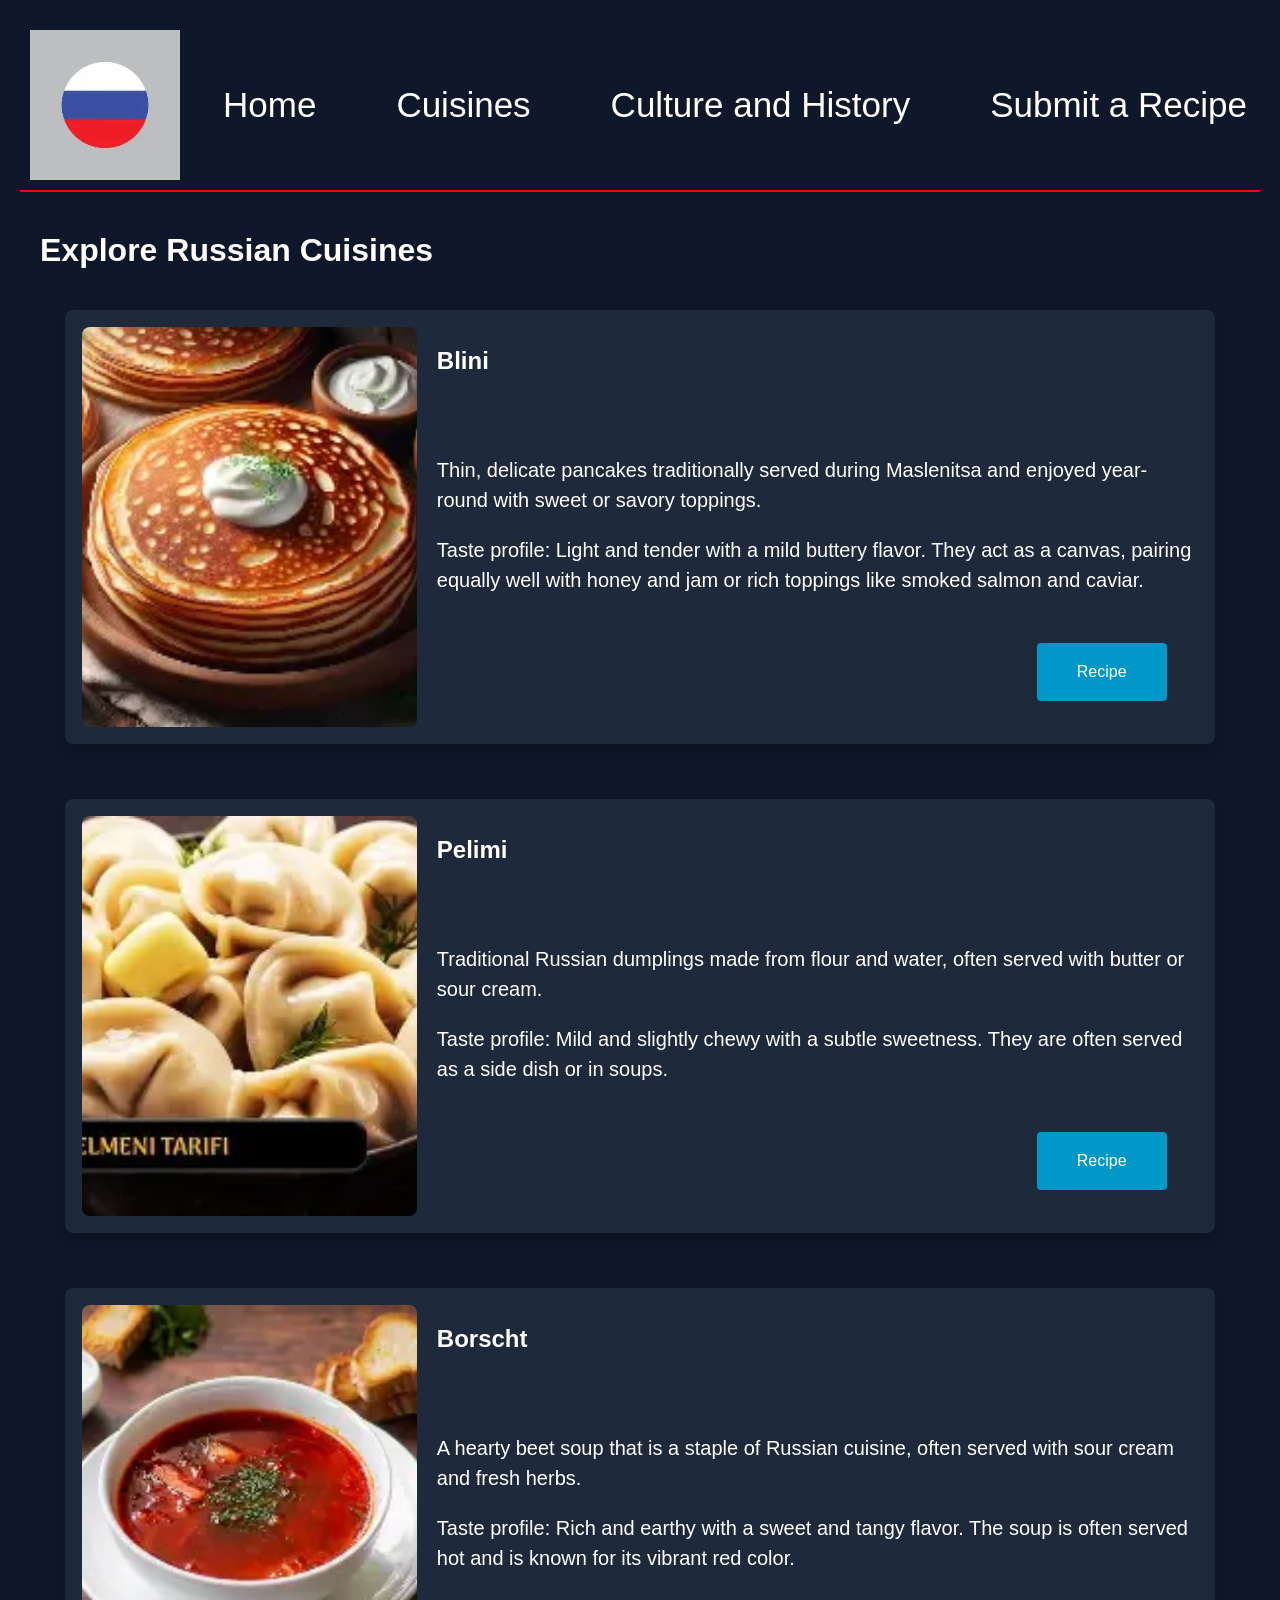
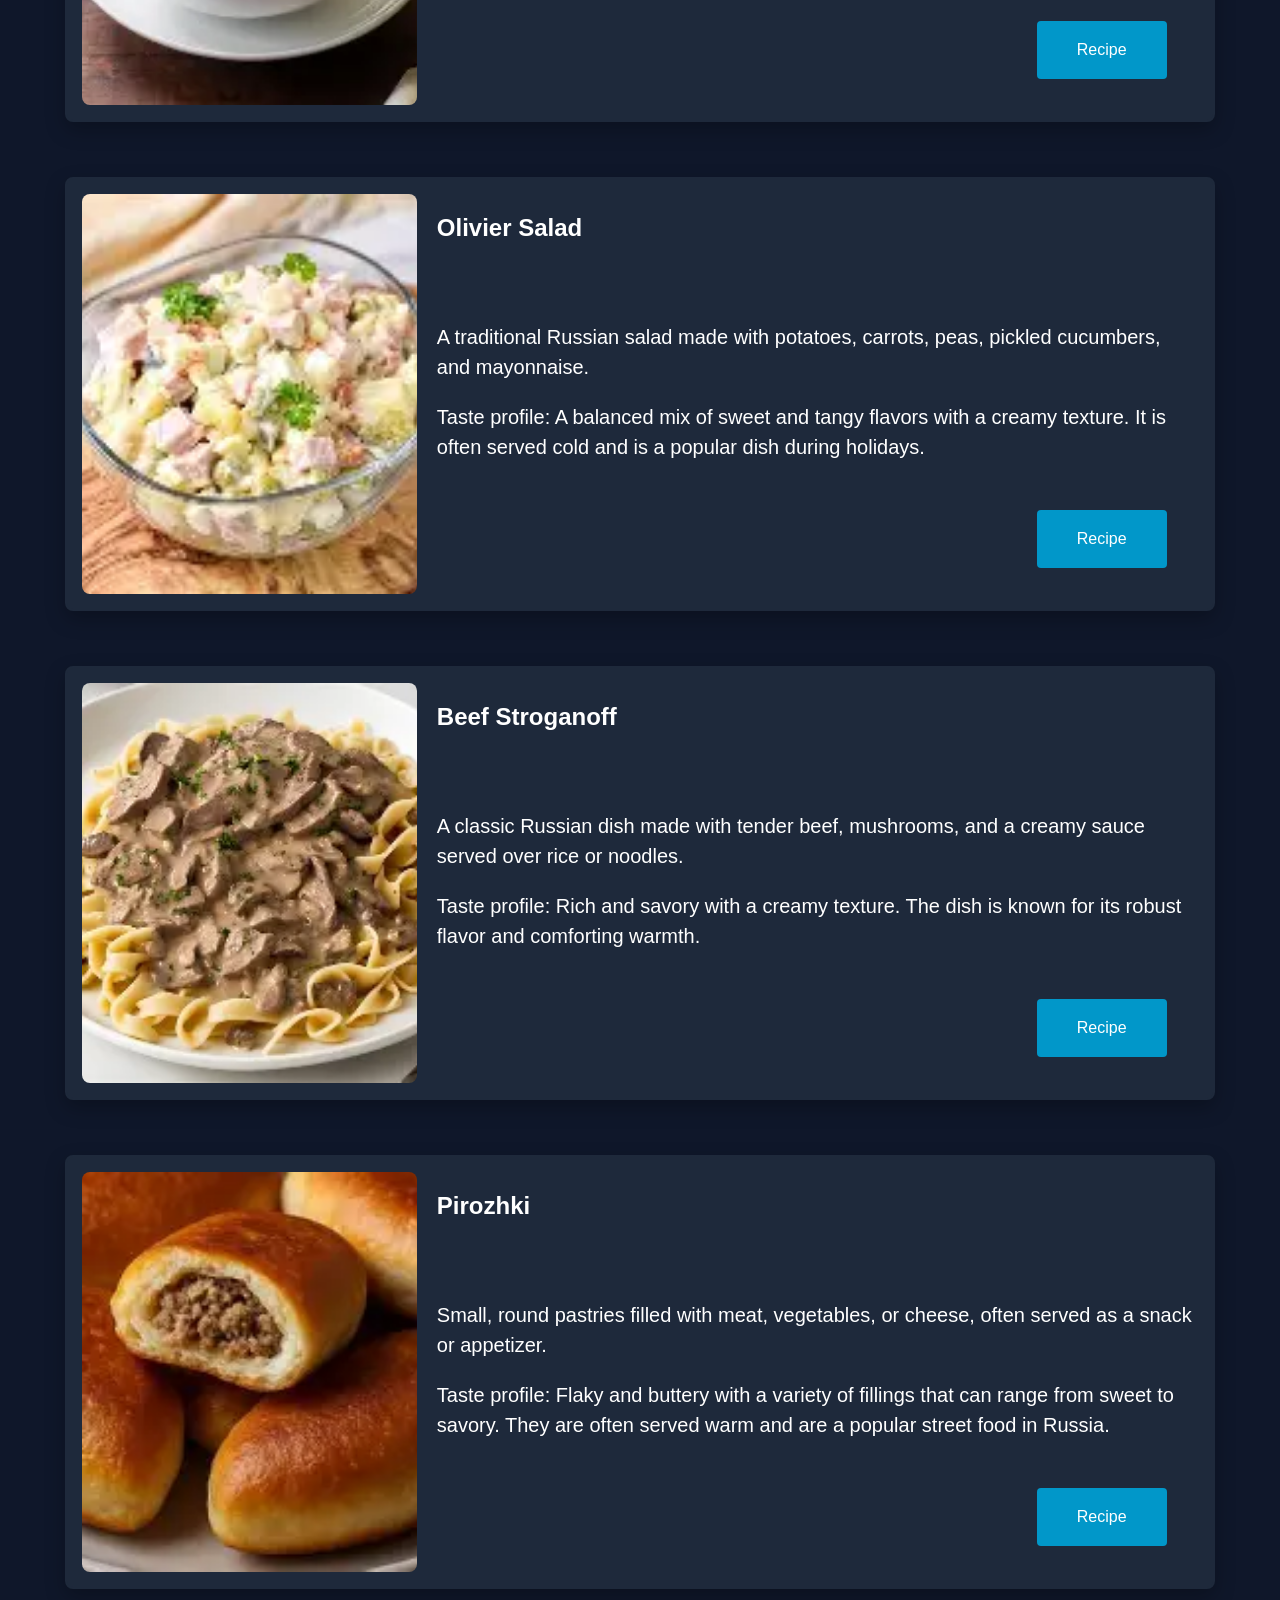
==== cuisines.html @ 315cf29e "Add files via upload" ====
<!DOCTYPE html>
<html lang="en">
<head>
    <meta charset="UTF-8">
    <meta name="viewport" content="width=device-width, initial-scale=1.0">
    <title>Russian Cuisine - Cuisines</title>
    <link rel="stylesheet" href="style.css">
    <style>
    .page-title {
        /* Example of internal CSS :) */
        margin-top: 40px;
    }
</style>

</head>
    <body>
    <header>
        <img src="LOGO.webp" alt="Russian Cuisine Logo" class="logo">
        <nav>
            <ul>
                <li><a href="index.html">Home</a></li>
                <li><a href="cuisines.html">Cuisines</a></li>
                <li><a href="culture.html">Culture and History</a></li>
                <li><a href="contact.html">Submit a Recipe</a></li>
            </ul>
        </nav>
    </header>
    <main>
        <h1 class="page-title">Explore Russian Cuisines</h1>
        <div class="cuisine-container">
            <div class="cuisine-card">
                
                <img src="blini.webp" alt="Blini" class="cuisine-image">
                <div class="cuisine-content">   
                    <h2>Blini</h2>
                    <p>Thin, delicate pancakes traditionally served during Maslenitsa and enjoyed year-round with sweet or savory toppings.</p>
                    <p>Taste profile: Light and tender with a mild buttery flavor. They act as a canvas, pairing equally well with honey and jam or rich toppings like smoked salmon and caviar.</p>
                    <a href="blini.html" class="card-button">Recipe</a>
                </div>
            </div>
            <div class="cuisine-card">
                
                <img src="pelimi.webp" alt="Pelimi" class="cuisine-image">
                <div class="cuisine-content">   
                    <h2>Pelimi</h2>
                    <p>Traditional Russian dumplings made from flour and water, often served with butter or sour cream.</p>
                    <p>Taste profile: Mild and slightly chewy with a subtle sweetness. They are often served as a side dish or in soups.</p>
                    <a href="pelimi.html" class="card-button">Recipe</a>
                </div>
            </div>
            <div class="cuisine-card">
                
                <img src="borscht.webp" alt="Borscht" class="cuisine-image">
                <div class="cuisine-content">   
                    <h2>Borscht</h2>
                    <p>A hearty beet soup that is a staple of Russian cuisine, often served with sour cream and fresh herbs.</p>
                    <p>Taste profile: Rich and earthy with a sweet and tangy flavor. The soup is often served hot and is known for its vibrant red color.</p>
                    <a href="borscht.html" class="card-button">Recipe</a>
                </div>
            </div>
            <div class="cuisine-card">
                
                <img src="olivier.webp" alt="Olivier Salad" class="cuisine-image">
                <div class="cuisine-content">   
                    <h2>Olivier Salad</h2>
                    <p>A traditional Russian salad made with potatoes, carrots, peas, pickled cucumbers, and mayonnaise.</p>
                    <p>Taste profile: A balanced mix of sweet and tangy flavors with a creamy texture. It is often served cold and is a popular dish during holidays.</p>
                    <a href="olivier.html" class="card-button">Recipe</a>
                </div>
            </div>
            <div class="cuisine-card">
                
                <img src="beefstrog.webp" alt="Beef Stroganoff" class="cuisine-image">
                <div class="cuisine-content">   
                    <h2>Beef Stroganoff</h2>
                    <p>A classic Russian dish made with tender beef, mushrooms, and a creamy sauce served over rice or noodles.</p>
                    <p>Taste profile: Rich and savory with a creamy texture. The dish is known for its robust flavor and comforting warmth.</p>
                    <a href="beefstrog.html" class="card-button">Recipe</a>
                </div>
            </div>
            <div class="cuisine-card">
                
                <img src="pirozhki.webp" alt="Pirozhki" class="cuisine-image">
                <div class="cuisine-content">   
                    <h2>Pirozhki</h2>
                    <p>Small, round pastries filled with meat, vegetables, or cheese, often served as a snack or appetizer.</p>
                    <p>Taste profile: Flaky and buttery with a variety of fillings that can range from sweet to savory. They are often served warm and are a popular street food in Russia.</p>
                    <a href="pirozhki.html" class="card-button">Recipe</a>
                </div>
            </div>
        </div>











    </main>






    </body>









</html>
---- style.css ----
/* Baseline CSS */
body {
    font-family: Arial, sans-serif;
    color:white;
    background-color: #0f172a;
    margin: 0;
    padding: 20px;
    justify-content: center;

}

header {
    display: flex;
    align-items: center;
    justify-content: space-between;
    border-bottom: 2px solid red;
    padding: 10px;
}

.logo {
    width: 150px;
    height: 150px;

}
nav {
    flex: 1;
    display:flex;
    justify-content: center;
}

nav ul {
    display: flex;
    justify-content: center;
    list-style: none;
    gap: 80px;
}
nav a {
    text-decoration: none;
    color: white;
    font-size: 35px;
}

footer {
    text-align: center;
    padding: 20px;
    border-top: 2px solid red;
    margin-top: 20px;
}







/*Possible Re-use Page-by-Page CSS------------------------------------------*/

.homecard {
    background-color: #1e293b;
    border: 2px solid #1e293b;
    border-radius: 8px;
    padding: 20px;
    margin-bottom: 20px;
    width: 90%;
    gap: 40px; 
    margin: 20px auto;
    text-align: center;
    box-shadow: 0 8px 20px rgba(0,0,0,0.25);

}

.card-button {
    display: inline-block;
    padding: 10px 20px;
    background-color: #0197c9;
    color: white;
    padding: 20px 40px;
    text-decoration: none;
    border-radius: 4px;
    margin-top: 15px;
}
.card-button:hover {
    background-color: #000fcc;
}


.page-title {
    margin-top: 20px;
    text-align: left;
    color: white;
    margin-left: 20px;
}



/* END OF POSSIBLE REUSE------------------------------------------------------- */


/* Page Specific---Home Page */
.home-container {
    display: flex;
    flex-direction: column;
    align-items: center;
    justify-content: center;
    gap: 20px;
}


.home-featured-row {
    display: flex;
    gap: 150px;
    justify-content: center;
    flex-wrap: wrap;
    margin: 10px 0;
}

.featured-card {
    background-color: #1e293b;
    border: 2px solid #1e293b;
    border-radius: 8px;
    padding: 15px;
    width: 450px;
    text-align: center;
    box-shadow: 0 8px 20px rgba(0,0,0,0.25);

}

.about-card {
    background-color: #1e293b;
    border: 2px solid #1e293b;
    border-radius: 8px;
    padding: 15px;
    width: 90%;
    text-align: center;
    box-shadow: 0 8px 20px rgba(0,0,0,0.25);
    height: 320px;
    
}



/* Page Specific---Cuisines Page--------------------------------------- */


.cuisine-container {
    display: flex;
    flex-direction: column;
    align-items: center;
    justify-content: center;
    gap: 15px;
}




.cuisine-card {
    display: flex;
    align-items: flex-start;
    background-color: #1e293b;
    border: 2px solid #1e293b;
    border-radius: 8px;
    padding: 15px;
    width: 90%;
    
    box-shadow: 0 8px 20px rgba(0,0,0,0.25);
    margin: 20px auto;
    height: 400px;
    gap: 20px;
}


.cuisine-image {
    width: 30%;
    height: 100%;
    object-fit: cover;
    border-radius: 8px;
}

.cuisine-content {
    width: 60%;
    flex: 1;
    text-align: left;

}
.cuisine-content h2 {
    margin-bottom: 80px;
    
}
.cuisine-content p {
    font-size: 20px;
    line-height: 1.5;
}
.cuisine-content .card-button {
    margin-top: 28px;
    margin-left: 600px;
}
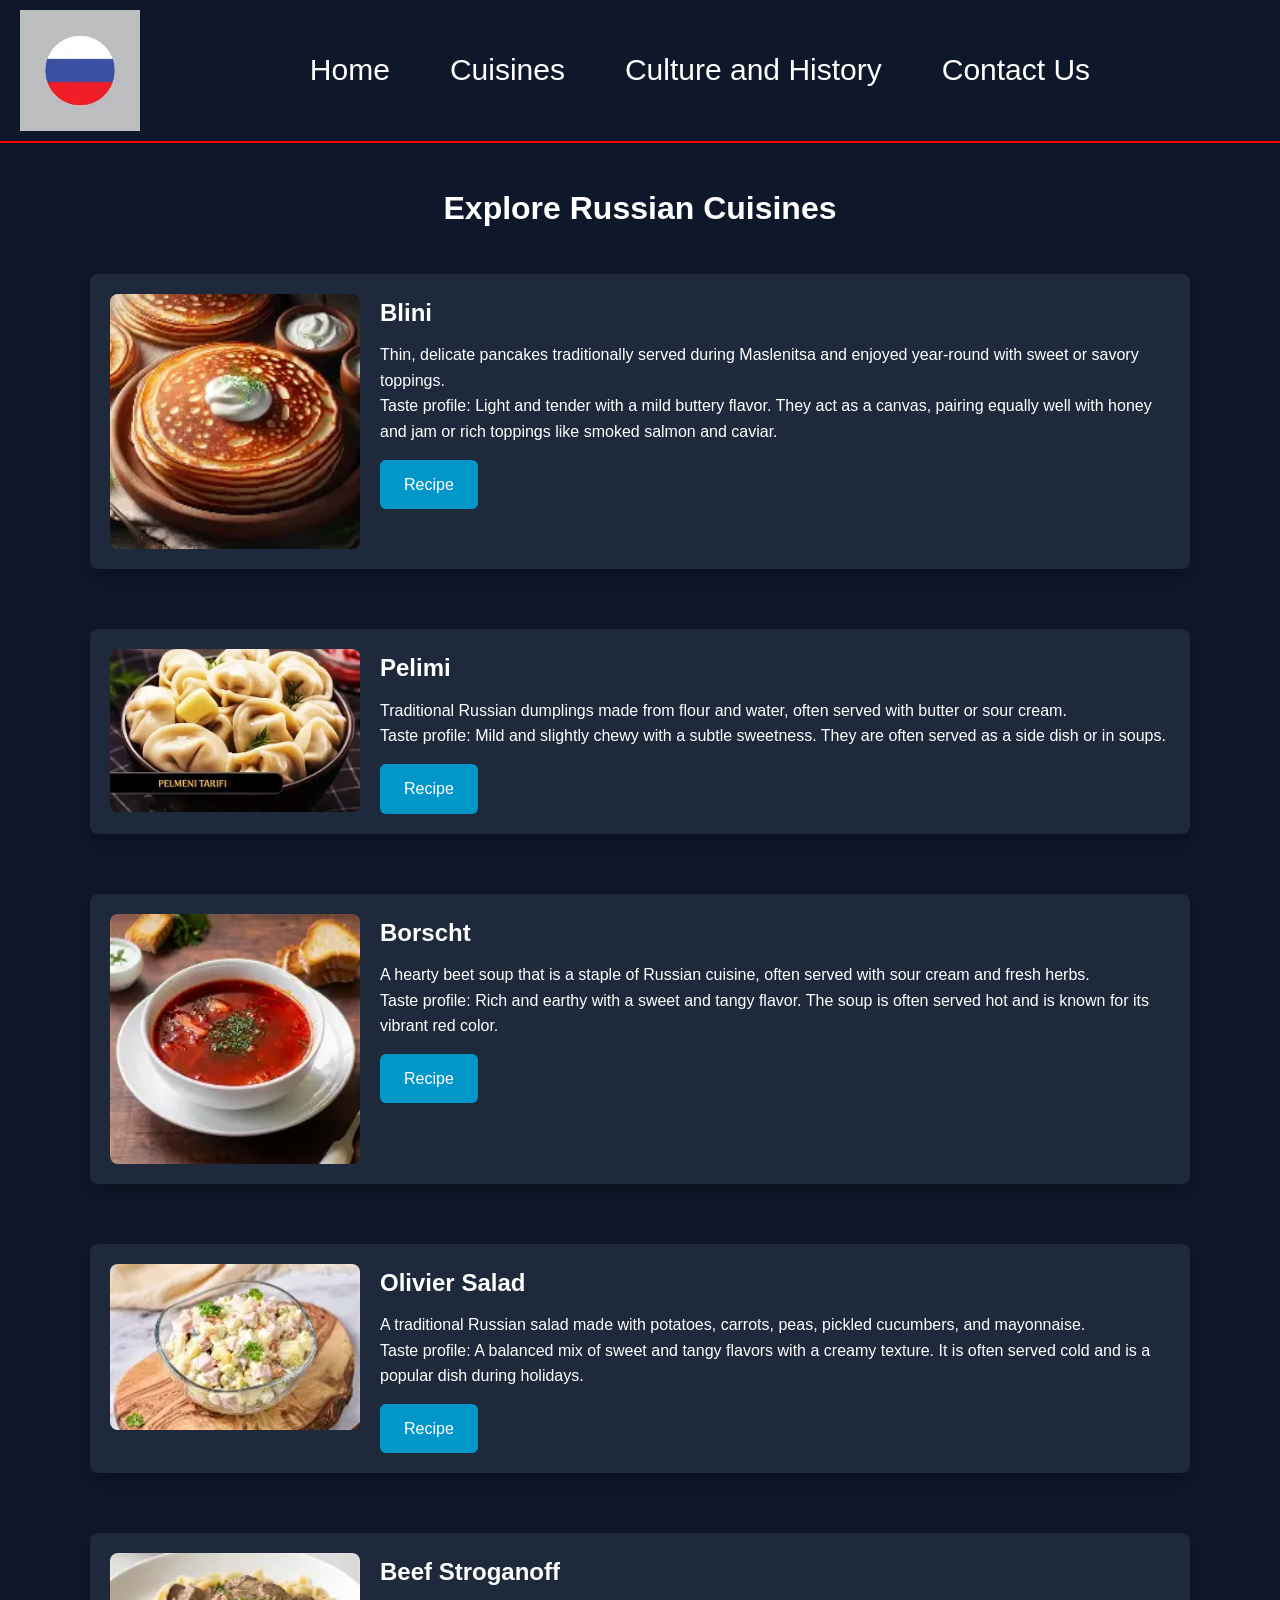
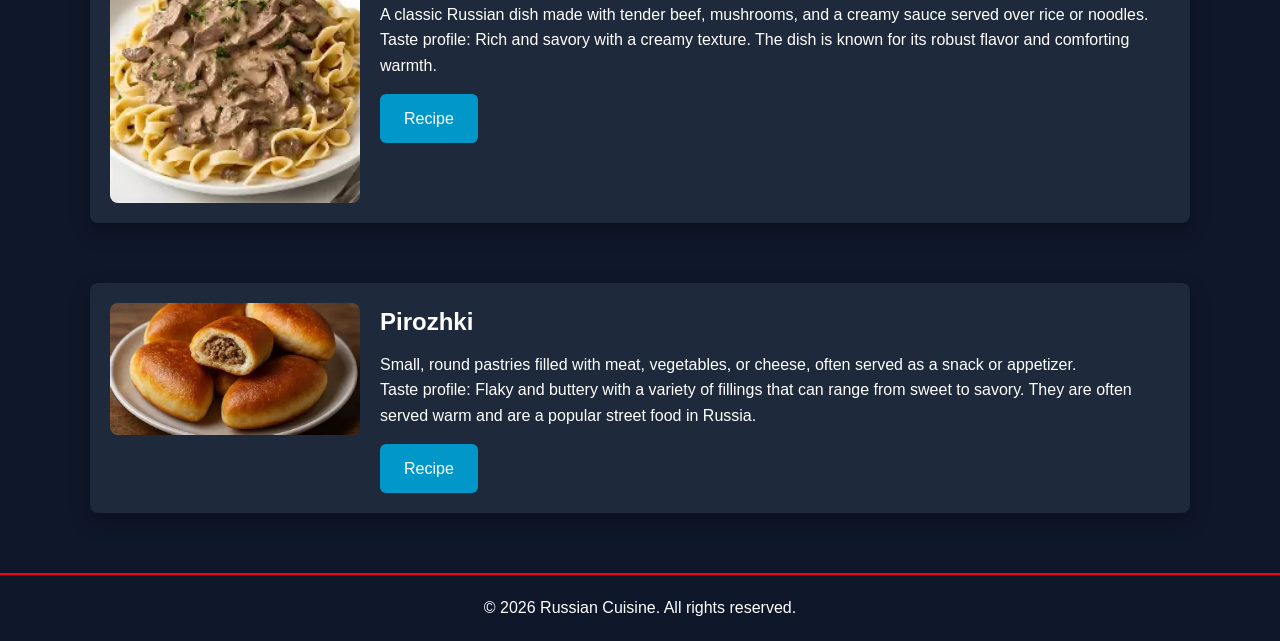
==== commit 4ec9f17a: "Add files via upload" ====
--- a/cuisines.html
+++ b/cuisines.html
@@ -21,12 +21,12 @@
                 <li><a href="index.html">Home</a></li>
                 <li><a href="cuisines.html">Cuisines</a></li>
                 <li><a href="culture.html">Culture and History</a></li>
-                <li><a href="contact.html">Submit a Recipe</a></li>
+                <li><a href="contact.html">Contact Us</a></li>
             </ul>
         </nav>
     </header>
     <main>
-        <h1 class="page-title">Explore Russian Cuisines</h1>
+        <h1 class="page-title" style="text-align: center;">Explore Russian Cuisines</h1>
         <div class="cuisine-container">
             <div class="cuisine-card">
                 
@@ -109,7 +109,9 @@
 
     </body>
 
-
+<footer>
+        <p>&copy; 2026 Russian Cuisine. All rights reserved.</p>
+    </footer>
 
 
 
--- a/style.css
+++ b/style.css
@@ -1,45 +1,53 @@
-/* Baseline CSS */
+/* RESET + BASE */
+* {
+    margin: 0;
+    padding: 0;
+    box-sizing: border-box;
+}
+
 body {
     font-family: Arial, sans-serif;
-    color:white;
+    color: white;
     background-color: #0f172a;
-    margin: 0;
-    padding: 20px;
-    justify-content: center;
-
-}
-
+    line-height: 1.6;
+}
+
+/* HEADER */
 header {
     display: flex;
     align-items: center;
     justify-content: space-between;
     border-bottom: 2px solid red;
-    padding: 10px;
+    padding: 10px 20px;
+    flex-wrap: wrap;
 }
 
 .logo {
-    width: 150px;
-    height: 150px;
-
-}
+    width: 120px;
+    height: auto;
+}
+
+/* NAV */
 nav {
     flex: 1;
-    display:flex;
-    justify-content: center;
 }
 
 nav ul {
     display: flex;
     justify-content: center;
     list-style: none;
-    gap: 80px;
-}
+    gap: 40px;
+    flex-wrap: wrap;
+}
+
 nav a {
     text-decoration: none;
     color: white;
-    font-size: 35px;
-}
-
+    font-size: 30px;
+    padding: 10px;
+}
+
+/* FOOTER */
 footer {
     text-align: center;
     padding: 20px;
@@ -47,160 +55,425 @@
     margin-top: 20px;
 }
 
-
-
-
-
-
-
-/*Possible Re-use Page-by-Page CSS------------------------------------------*/
-
-.homecard {
+/* GENERAL CARDS */
+.homecard,
+.featured-card,
+.about-card,
+.cuisine-card {
     background-color: #1e293b;
-    border: 2px solid #1e293b;
     border-radius: 8px;
     padding: 20px;
-    margin-bottom: 20px;
-    width: 90%;
-    gap: 40px; 
+    width: 100%;
+    max-width: 1100px;
     margin: 20px auto;
-    text-align: center;
     box-shadow: 0 8px 20px rgba(0,0,0,0.25);
-
-}
-
+}
+
+/* BUTTON */
 .card-button {
     display: inline-block;
-    padding: 10px 20px;
+    padding: 12px 24px;
     background-color: #0197c9;
     color: white;
-    padding: 20px 40px;
     text-decoration: none;
-    border-radius: 4px;
+    border-radius: 6px;
     margin-top: 15px;
-}
+    font-size: 16px;
+}
+
 .card-button:hover {
     background-color: #000fcc;
 }
 
-
-.page-title {
-    margin-top: 20px;
-    text-align: left;
-    color: white;
-    margin-left: 20px;
-}
-
-
-
-/* END OF POSSIBLE REUSE------------------------------------------------------- */
-
-
-/* Page Specific---Home Page */
+/* HOME */
 .home-container {
     display: flex;
     flex-direction: column;
     align-items: center;
+    text-align: center;
+    padding: 20px;
+}
+
+.home-featured-row {
+    display: flex;
+    gap: 20px;
+    flex-wrap: wrap;
     justify-content: center;
+}
+
+.featured-card {
+    width: 100%;
+    max-width: 320px;
+    text-align: center;
+}
+
+.featured-image {
+    width: 100%;
+    height: auto;
+    border-radius: 8px;
+    
+}
+
+.featured-image:hover {
+    transform: scale(1.02);
+}
+
+
+/* ABOUT */
+.about-card {
+    text-align: center;
+}
+
+/* CUISINE PAGE */
+.cuisine-container {
+    display: flex;
+    flex-direction: column;
     gap: 20px;
-}
-
-
-.home-featured-row {
-    display: flex;
-    gap: 150px;
-    justify-content: center;
-    flex-wrap: wrap;
-    margin: 10px 0;
-}
-
-.featured-card {
-    background-color: #1e293b;
-    border: 2px solid #1e293b;
+    padding: 20px;
+}
+
+.cuisine-card {
+    display: flex;
+    gap: 20px;
+    align-items: flex-start;
+}
+
+/* IMAGE */
+.cuisine-image {
+    width: 40%;
+    max-width: 250px;
+    height: auto;
     border-radius: 8px;
-    padding: 15px;
-    width: 450px;
-    text-align: center;
-    box-shadow: 0 8px 20px rgba(0,0,0,0.25);
-
-}
-
-.about-card {
-    background-color: #1e293b;
-    border: 2px solid #1e293b;
-    border-radius: 8px;
-    padding: 15px;
-    width: 90%;
-    text-align: center;
-    box-shadow: 0 8px 20px rgba(0,0,0,0.25);
-    height: 320px;
-    
-}
-
-
-
-/* Page Specific---Cuisines Page--------------------------------------- */
-
-
-.cuisine-container {
+}
+
+/* CONTENT */
+.cuisine-content {
+    flex: 1;
+}
+
+.cuisine-content h2 {
+    margin-bottom: 10px;
+}
+
+.cuisine-content p {
+    font-size: 16px;
+}
+/* 🌐 Culture Page*/
+
+
+
+.culture-container {
     display: flex;
     flex-direction: column;
-    align-items: center;
-    justify-content: center;
-    gap: 15px;
-}
-
-
-
-
-.cuisine-card {
-    display: flex;
+    gap: 20px;
+    padding: 20px;
+}
+
+.culture-card {
+    display: flex;
+    flex-direction: row;
+    gap: 20px;
     align-items: flex-start;
     background-color: #1e293b;
-    border: 2px solid #1e293b;
     border-radius: 8px;
-    padding: 15px;
-    width: 90%;
+    padding: 20px;
+    width: 100%;
+    max-width: 1100px;
+    margin: 0 auto;
+}
+
+
+.culture-card h2 {
+    text-align: center;
+}
+
+.culture-card p {
+    text-align: left;
+}
+
+
+.culture-image {
+    width: 35%;
+    max-width: 250px;
+    height: auto;
+    border-radius: 8px;
+    object-fit: cover;
+}
+
+
+.culture-content {
+    flex: 1;
+    display: flex;
+    flex-direction: column;
+}
+
+.culture-content h2 {
+    text-align: center;
+    margin-bottom: 10px;
+}
+
+.culture-content p {
+    font-size: 16px;
+    text-align: left;
+}
+
+/* 🌐 RECIPE PAGES */
+
+/* RECIPE PAGE */
+.recipe-page {
+    max-width: 1100px;
+    margin: 50px auto;
+    padding: 20px;
+}
+
+
+.recipe-title {
+    text-align: center;
+    margin-bottom: 35px;
+    font-size: 36px;
+    letter-spacing: 1px;
+}
+
+
+.recipe-layout {
+    display: flex;
+    gap: 30px;
+    align-items: stretch;
+}
+
+
+.recipe-image-wrap {
+    flex: 2.2;
+}
+
+.recipe-image {
+    width: 100%;
+    height: 420px; 
+    object-fit: cover;
+    border-radius: 12px;
+    box-shadow: 0 10px 25px rgba(0,0,0,0.4);
+    transition: transform 0.3s ease;
+}
+
+
+.recipe-image:hover {
+    transform: scale(1.02);
+}
+
+
+.recipe-ingredients {
+    flex: 1;
+    background: linear-gradient(145deg, #1e293b, #0f172a);
+    padding: 22px;
+    border-radius: 12px;
+    box-shadow: 0 8px 20px rgba(0,0,0,0.3);
+    border: 1px solid rgba(255,255,255,0.05);
+}
+
+.recipe-ingredients h2 {
+    text-align: center;
+    margin-bottom: 15px;
+    border-bottom: 2px solid red;
+    padding-bottom: 8px;
+}
+
+
+.recipe-ingredients ul {
+    list-style: none;
+    padding-left: 0;
+}
+
+.recipe-ingredients li {
+    margin-bottom: 10px;
+    padding-left: 18px;
+    position: relative;
+}
+
+
+.recipe-ingredients li::before {
+    content: "•";
+    position: absolute;
+    left: 0;
+    color: red;
+}
+
+
+.recipe-instructions {
+    margin-top: 45px;
+    background: linear-gradient(145deg, #1e293b, #0f172a);
+    padding: 30px;
+    border-radius: 12px;
+    box-shadow: 0 8px 20px rgba(0,0,0,0.3);
+    border: 1px solid rgba(255,255,255,0.05);
     
+}
+
+.recipe-instructions h2 {
+    text-align: center;
+    margin-bottom: 20px;
+    border-bottom: 2px solid red;
+    padding-bottom: 8px;
+}
+
+.recipe-instructions p {
+    margin-bottom: 15px;
+    font-size: 17px;
+    line-height: 1.7;
+}
+
+.recipe-instructions li {
+    margin-bottom: 18px;
+}
+
+.recipe-instructions ol {
+    padding-left: 25px;
+    margin-top: 10px;
+}
+
+
+
+
+
+/* 🌐 CONTACT PAGE */
+
+.form-container {
+    max-width: 700px;
+    margin: 40px auto;
+    padding: 25px;
+    background-color: #1e293b;
+    border-radius: 10px;
     box-shadow: 0 8px 20px rgba(0,0,0,0.25);
-    margin: 20px auto;
-    height: 400px;
-    gap: 20px;
-}
-
-
-.cuisine-image {
-    width: 30%;
-    height: 100%;
-    object-fit: cover;
-    border-radius: 8px;
-}
-
-.cuisine-content {
-    width: 60%;
-    flex: 1;
-    text-align: left;
-
-}
-.cuisine-content h2 {
-    margin-bottom: 80px;
-    
-}
-.cuisine-content p {
-    font-size: 20px;
-    line-height: 1.5;
-}
-.cuisine-content .card-button {
-    margin-top: 28px;
-    margin-left: 600px;
-}
-
-
-
-
-
-
-
-
-
-
+}
+
+.form-title {
+    text-align: center;
+    margin-bottom: 20px;
+}
+
+.review-form {
+    display: flex;
+    flex-direction: column;
+    gap: 15px;
+}
+
+.review-form label {
+    font-weight: bold;
+}
+
+.review-form input,
+.review-form textarea,
+.review-form select {
+    padding: 10px;
+    border-radius: 6px;
+    border: none;
+    outline: none;
+    font-size: 16px;
+    background-color: #0f172a;
+    color: white;
+}
+
+.review-form input:focus,
+.review-form textarea:focus,
+.review-form select:focus {
+    outline: 2px solid #0197c9;
+}
+
+.review-form button {
+    margin-top: 10px;
+    padding: 12px;
+    border: none;
+    border-radius: 6px;
+    background-color: #0197c9;
+    color: white;
+    font-size: 16px;
+    cursor: pointer;
+    transition: 0.2s;
+}
+
+.review-form button:hover {
+    background-color: #000fcc;
+}
+
+
+
+
+
+
+
+
+
+
+
+
+
+
+/* 📱 MOBILE */
+@media (max-width: 768px) {
+
+    header {
+        flex-direction: column;
+        align-items: center;
+        text-align: center;
+    }
+
+    nav ul {
+        flex-direction: column;
+        gap: 10px;
+    }
+
+    nav a {
+        font-size: 16px;
+        padding: 8px;
+    }
+
+    .home-featured-row {
+        flex-direction: column;
+        align-items: center;
+    }
+
+    .cuisine-card {
+        flex-direction: column;
+        text-align: center;
+    }
+
+    .cuisine-image {
+        width: 100%;
+        max-width: 100%;
+    }
+
+    .cuisine-content {
+        width: 100%;
+    }
+
+    .about-card {
+        height: auto; /* fixes your overflow issue */
+    }
+
+     .recipe-image {
+        height: auto;
+    }
+}
+
+/* 📱 SMALL PHONES */
+@media (max-width: 480px) {
+    nav a {
+        font-size: 14px;
+    }
+
+    .card-button {
+        width: 100%;
+        text-align: center;
+    }
+}
+
+@media (max-width: 768px) {
+    .culture-card {
+        flex-direction: column;
+        text-align: center;
+    }
+
+    .culture-image {
+        width: 100%;
+        max-width: 100%;
+    }
+}
